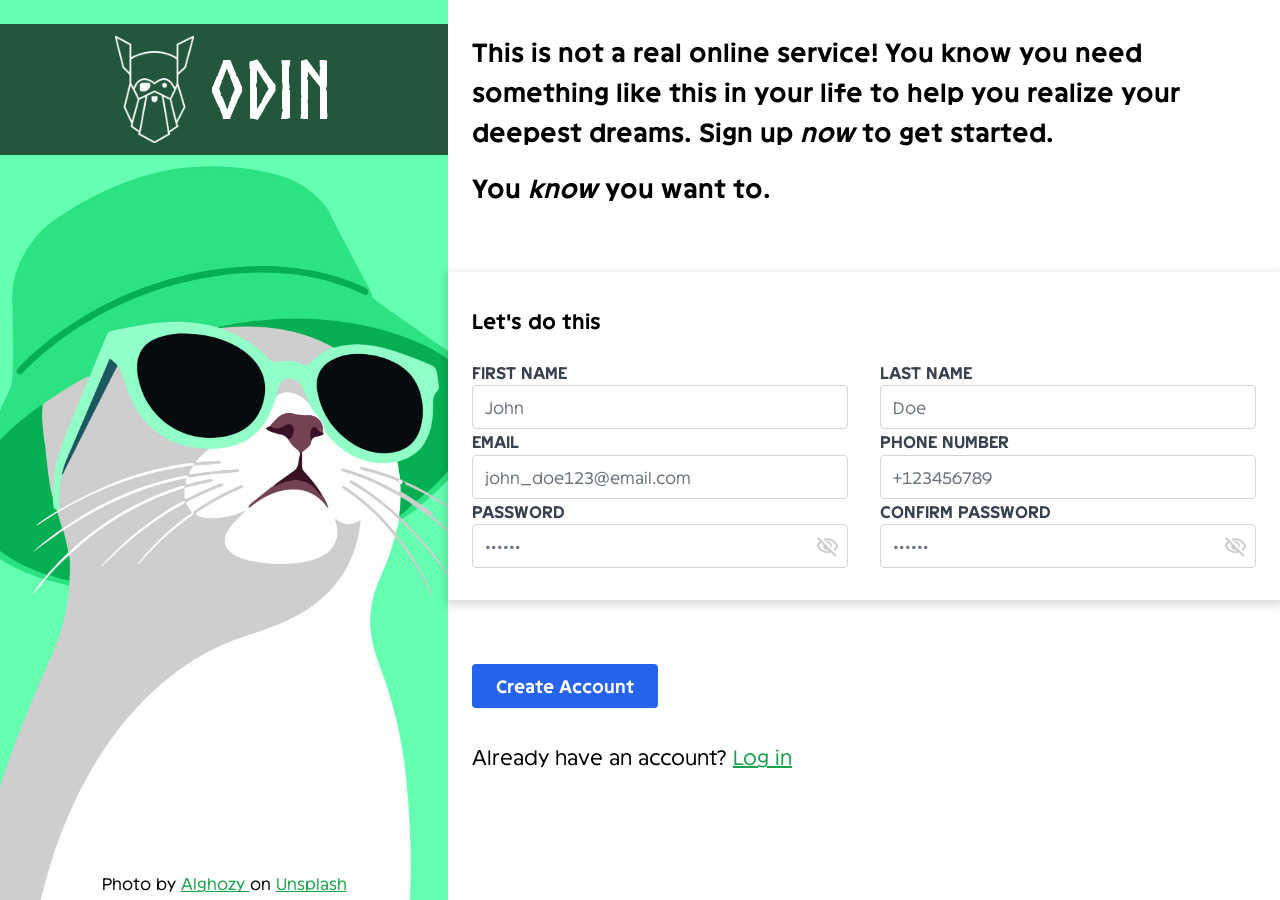
==== index.html @ 1887ab4d "Project: Sign-up Form" ====
<!DOCTYPE html>
<html lang="en-US">
<head>
	<meta charset="utf-8">
	<meta
		content="width=device-width, initial-scale=1.0, user-scalable=yes"
		name="viewport"
	>
	<meta content="index, follow" name="robots">
	<meta content="Project: Sign-up Form" name="apple-mobile-web-app-title">
	<meta content="Project: Sign-up Form" lang="en-US" name="application-name">
	<title>Project: Sign-up Form</title>
	<meta
		content="This is a solution to Project: Sign-up Form on The Odin Project"
		name="description"
	>
	<meta content="Project: Sign-up Form" name="twitter:title">
	<meta
		content="This is a solution to Project: Sign-up Form on The Odin Project"
		name="twitter:description"
	>
	<meta
		content="https://ik.imagekit.io/2p6x3rqkj/Project-Sign-up-Form.jpg"
		name="twitter:image"
	>
	<meta content="summary_large_image" name="twitter:card">
	<meta content="Project: Sign-up Form" property="og:title">
	<meta
		content="This is a solution to Project: Sign-up Form on The Odin Project"
		property="og:description"
	>
	<meta
		content="https://ik.imagekit.io/2p6x3rqkj/Project-Sign-up-Form.jpg"
		property="og:image"
	>
	<meta content="1200" property="og:image:width">
	<meta content="600" property="og:image:height">
	<meta content="website" property="og:type">
	<meta content="" property="og:url">
	<link href="styles.css" rel="stylesheet" >
	 <style>
	 </style>
</head>
<body>
	<main>
		<aside>
			<div class="container">
				<img alt="odin line" class="logo" src="img/odin-lined.png">
				<p class="logo-odin">Odin</p>
			</div>
			<p class="credit">
				Photo by
				<a
					class="link"
					href="https://unsplash.com/illustrations/a-cat-wearing-a-green-bucket-hat-and-sunglasses-YdnvVsFQOHc"
					rel="noopener noreferrer"
					target="_blank"
				>
				Alghozy
			</a>
				on <a
					class="link"
					href="https://unsplash.com/"
					rel="noopener noreferrer"
					target="_blank"
				>
				Unsplash
			</a>
			</p>
		</aside>
		<section>
			<div class="wrapper">
				<p class="note">
					This is not a real online service! You know you need something like this in your
					life to help you realize your deepest dreams. Sign up <em>now</em> to get
					started.
				</p>
				<p class="para">You <i>know</i> you want to.</p>
			</div>

			<form action="#" class="form" method="post">
				<div class="form__container wrapper">
					<p class="para">Let's do this</p>
					<div class="fullname form__section">
						<div class="firstname">
							<label class="form__label" for="first_name">First name</label>
							<input
								autocomplete="given-name"
								class="form__input"
								id="first_name"
								inputmode="text"
								maxlength="120"
								name="first_name"
								pattern="[A-Za-z]{1, 120}"
								placeholder="John"
								required
								type="text"
							>
						</div>
						<div class="lastname">
							<label class="form__label" for="last_name">Last name</label>
							<input
								autocomplete="family-name"
								class="form__input"
								id="last_name"
								inputmode="text"
								maxlength="120"
								name="last_name"
								pattern="[A-Za-z]{1, 120}"
								placeholder="Doe"
								required
								type="text"
							>
						</div>
					</div>
					<div class="contacts form__section">
						<div class="email">
							<label class="form__label" for="email">Email</label>
							<input
								autocomplete="email"
								class="form__input"
								id="email"
								inputmode="email"
								name="email"
								pattern="[A-Za-z0-9!#$%&*_+\-]+@[A-Za-z]+\.[A-Za-z]{2,}"
								placeholder="john_doe123@email.com"
								required
								type="text"
							>
						</div>
						<div class="tel">
							<label class="form__label" for="tel">Phone number</label>
							<input
								autocomplete="tel"
								class="form__input"
								id="tel"
								inputmode="tel"
								name="tel"
								pattern="(\+?)[0-9]+"
								placeholder="+123456789"
								required
								type="tel"
							>
						</div>
					</div>
					<div class="password form__section">
						<div class="new-password">
							<label class="form__label" for="password">Password</label>
							<div class="password__wrapper">
								<input
									autocomplete="new-password"
									class="form__input"
									id="password"
									inputmode="text"
									min="6"
									name="password"
									pattern=".{6,}"
									placeholder="••••••"
									required
									type="password"
								>
								<button class="visibility" type="button"></button>
							</div>
						</div>
						<div class="confirm-password">
							<label class="form__label" for="confirm-password">Confirm password</label>
							<div class="password__wrapper">
								<input
									autocomplete="new-password"
									class="form__input"
									id="confirm-password"
									inputmode="text"
									min="6"
									name="confirm-password"
									pattern=".{6,}"
									placeholder="••••••"
									required
									type="password"
								>
								<button class="visibility" type="button"></button>
							</div>
						</div>
					</div>
				</div>

				<div class="wrapper">
					<button class="btn" formnovalidate type="submit">Create account</button>
					<p class="para">Already have an account? <a class="link" href="#">Log in</a></p>
				</div>
			</form>
		</section>

		<script>
			const form = document.querySelector(".form");
			form.addEventListener("submit", (e) => {
				e.preventDefault();
			});
		</script>
	</main>
</body>
</html>
---- styles.css ----
/* ||FONTS */
@font-face {
	font-family: "Geomini";
	src:
		url("fonts/Geomini/Geomini-Regular.woff2") format("woff2"),
		url("fonts/Geomini/Geomini-Regular.woff") format("woff");
	font-display: swap;
	font-style: normal;
	font-weight: normal;
}

@font-face {
	font-family: "Geomini";
	src:
		url("fonts/Geomini/Geomini-Bold.woff2") format("woff2"),
		url("fonts/Geomini/Geomini-Bold.woff") format("woff");
	font-display: swap;
	font-style: normal;
	font-weight: bold;
}

@font-face {
	font-family: "Norse";
	src:
		url("fonts/Norse/Norse-Bold.woff2") format("woff2"),
		url("fonts/Norse/Norse-Bold.woff") format("woff");
	font-display: swap;
	font-style: normal;
	font-weight: bold;
}

/* ||Variables */
:root {
	 /* --------------------------------------------------------------------
		 COLORS
		 -------------------------------------------------------------------- */

	/* Base neutrals */
	--color-bg: #ffffff;
	--color-text-placeholder: #6b7280;
	--color-odin: #ffffff;

	/* Label color — intentionally distinct from body text */
	--color-label: #374151;         /* darker slate, used only for form labels */

	/* Button — blue */
	--color-button-bg: #2563eb;         /* blue-600 */
	--color-button-bg-hover: #1d4ed8;   /* blue-700 */
	--color-button-bg-active: #1e40af;  /* blue-800 */

	/* Link — green */
	--color-link: #16a34a;          /* green-600 */
	--color-link-hover: #15803d;    /* green-700 */

	/* Form input states */
	--color-input-bg: #ffffff;
	--color-input-border: #d1d5db;

	--color-input-focus: #3b82f6;         /* blue focus ring */
	--color-input-focus-ring: rgba(59, 130, 246, 0.25);

	--color-input-valid: #16a34a;         /* green */

	--color-input-invalid: #dc2626;       /* red */

	/* Box shadow color */
	--color-shadow: rgba(0, 0, 0, 0.12);
	--color-shadow-strong: rgba(0, 0, 0, 0.2);
	--box-shadow-md: 0 3px 8px 3px var(--color-shadow);
	--box-shadow-focus: 2px 2px 4px 2px var(--color-input-focus-ring);

	/* Spacing — Padding & Margin */

	--space-xs:  0.5rem;    /* 8px */
	--space-sm:  0.75rem;   /* 12px */
	--space-md:  1rem;      /* 16px */
	--space-lg:  1.5rem;    /* 24px */
	--space-xl:  2rem;      /* 32px */

	/* Fluid spacing — scales smoothly between viewport widths */
	--font-size-fluid-sm: clamp(1.00rem, calc(0.909rem + 0.455vw), 1.25rem);
	--font-size-fluid-md: clamp(1.00rem, calc(0.795rem + 1.023vw), 1.56rem);
	--font-size-fluid-lg: clamp(3.75rem, calc(3.295rem + 2.273vw), 5.00rem);

	/* Semantic aliases */
	--padding-button: var(--space-sm) var(--space-lg);

	/* Border radius */
	--radius-sm: 4px;
}

/* ||RESET */
*,
::before,
::after {
	box-sizing: border-box;
	margin: 0;
	padding: 0;
}

body {
	background-color: var(--color-bg);
	font: bold 1rem "Geomini", sans-serif;
	height: 100dvh;
	line-height: 1.6;
}

p {
	hyphens: auto;
	max-width: 80ch;
	overflow-wrap: break-word;
	text-wrap-style: pretty;
}

img,
label {
	display: block;
}

input,
button {
	font-family: inherit;
	-webkit-tap-highlight-color: transparent;
}

button {
	font-weight: inherit;
}

/* ||LAYOUT */
main {
	height: 100%;
}

/* ||HOVER */

@media (hover: hover) {
.link:hover {
	color: var(--color-link-hover);
}

.btn:hover {
	background-color: var(--color-button-bg-hover);
}
}

/* **ASIDE */
aside {
	background: url("img/cat.jpg") center / cover no-repeat;
	display: flex;
	flex-direction: column;
	justify-content: space-between;
	height: 30%;
	margin-bottom: 2rem;
	padding: 1.5rem 0 0.25rem;
}

.container {
	align-items: center;
	background-color: rgba(0, 0, 0, 0.658);
	display: flex;
	justify-content: center;
	height: 40%;
	gap: var(--space-md);
	padding: 0.75rem 0;
}

.logo {
	height: 100%;
}

.logo-odin {
	color: var(--color-odin);
	font: bold var(--font-size-fluid-lg) "Norse";
	text-transform: uppercase;
}

.credit {
	font-weight: normal;
	margin: 0 auto;
	text-align: center;
}

.link {
	color: var(--color-link)
}

/* **NOTE */
.note,
.note + .para {
	font-size: var(--font-size-fluid-md);
}

.form .para {
	font-size: var(--font-size-fluid-sm);
}
/* ||FORM */

.wrapper {
	margin-bottom: var(--space-xl);
	padding: var(--space-xl) var(--space-lg);
}

.form__container {
	box-shadow: var(--box-shadow-md);
}

.form .para {
	margin-bottom: var(--space-lg);
}

.form__label {
	color: var(--color-label);
	text-transform: uppercase;
	width: fit-content;
}

.form__input {
	background-color: var(--color-input-bg);
	border: 1px solid var(--color-input-border);
	border-radius: var(--radius-sm);
	font-size: 1rem;
	height: 2.75rem;
	line-height: 2.75rem;
	padding: var(--space-xs) var(--space-sm);
	width: 100%;
}

.form__input::placeholder {
	color: var(--color-text-placeholder);
	font-family: inherit;
	font-size: 1rem;
}

.form__input:focus {
	border: 2px solid var(--color-input-focus);
	box-shadow: var(--box-shadow-focus);
	outline: none;
}

.form__input:user-valid {
	border-color: var(--color-input-valid);
}

.form__input:user-invalid {
	border-color: var(--color-input-invalid);
}

.firstname:has(.form__input:user-invalid)::after,
.lastname:has(.form__input:user-invalid)::after,
.email:has(.form__input:user-invalid)::after,
.tel:has(.form__input:user-invalid)::after,
.new-password:has(.form__input:user-invalid)::after,
.confirm-password:has(.form__input:user-invalid)::after {
	color: var(--color-input-invalid);
	content: "Name is required and must be less than or equal to 120 characters.";
	font-size: 0.75rem;
	font-weight: normal;
	height: 10px;
}

.email:has(.form__input:user-invalid)::after {
	content: "Email is required"
}

.tel:has(.form__input:user-invalid)::after {
	content: "Phone number is required";
}

.new-password:has(.form__input:user-invalid)::after,
.confirm-password:has(.form__input:user-invalid)::after {
	content: "Password is required and must be at least 6 characters."
}

.firstname,
.lastname,
.email,
.tel,
.new-password {
	margin-bottom: var(--space-sm);
}

.note {
	margin-bottom: var(--space-md);
}

.firstname,
.lastname,
.email,
.tel,
.new-password,
.confirm-password {
	margin-left: auto;
	margin-right: auto;
	max-width: 450px;
	width: 100%;
}

.password__wrapper {
	position: relative;
}

.visibility {
	background: url("img/visibility_password/visibility_off-black.svg") center / cover no-repeat;
	border: none;
	cursor: pointer;
	height: 22.5px;
	opacity: 0.2;
	position: absolute;
	right: 2.5%;
	top: 50%;
	transform: translateY(-50%);
	transition: all 0.3s ease;
	width: 22.5px;
	z-index: 9;
}

/* ||SUBMIT BUTTON */
.btn {
	background-color: var(--color-button-bg);
	border: none;
	border-radius: var(--radius-sm);
	color: #fff;
	cursor: pointer;
	display: block;
	font-size: 1.05rem;
	margin: 0 auto var(--space-xl);
	padding: var(--padding-button);
	text-transform: capitalize;
}

.btn:active {
	background-color: var(--color-button-bg-active);
}

.btn + .para {
	font-weight: normal;
}


/* || */
@media (max-width: 37.5) {
	body {
		line-height: 1.5;
	}
}

@media (min-width: 37.5rem) { /* 600 */
	.form__section {
		display: flex;
		gap: 2rem;
	}

	.new-password .form__input {
		margin-bottom: 0;
	}

	.btn {
		margin: 0 0 var(--space-xl);
	}
}

@media (min-width: 56.25rem) { /* 900 */
	main {
		display: flex;
	}

	aside {
		height: 100%;
		width: 35%;
	}

	section {
		width: 65%;
	}


	.form__section {
		gap: 2rem;
	}

	.btn {
		margin: 0 0 var(--space-xl)
	}

	.container {
		height: 15%;
	}
}

@media (min-width: 1200px) {
	.firstname,
	.lastname,
	.email,
	.tel,
	.new-password,
	.confirm-password {
		margin: 0;
	}
}
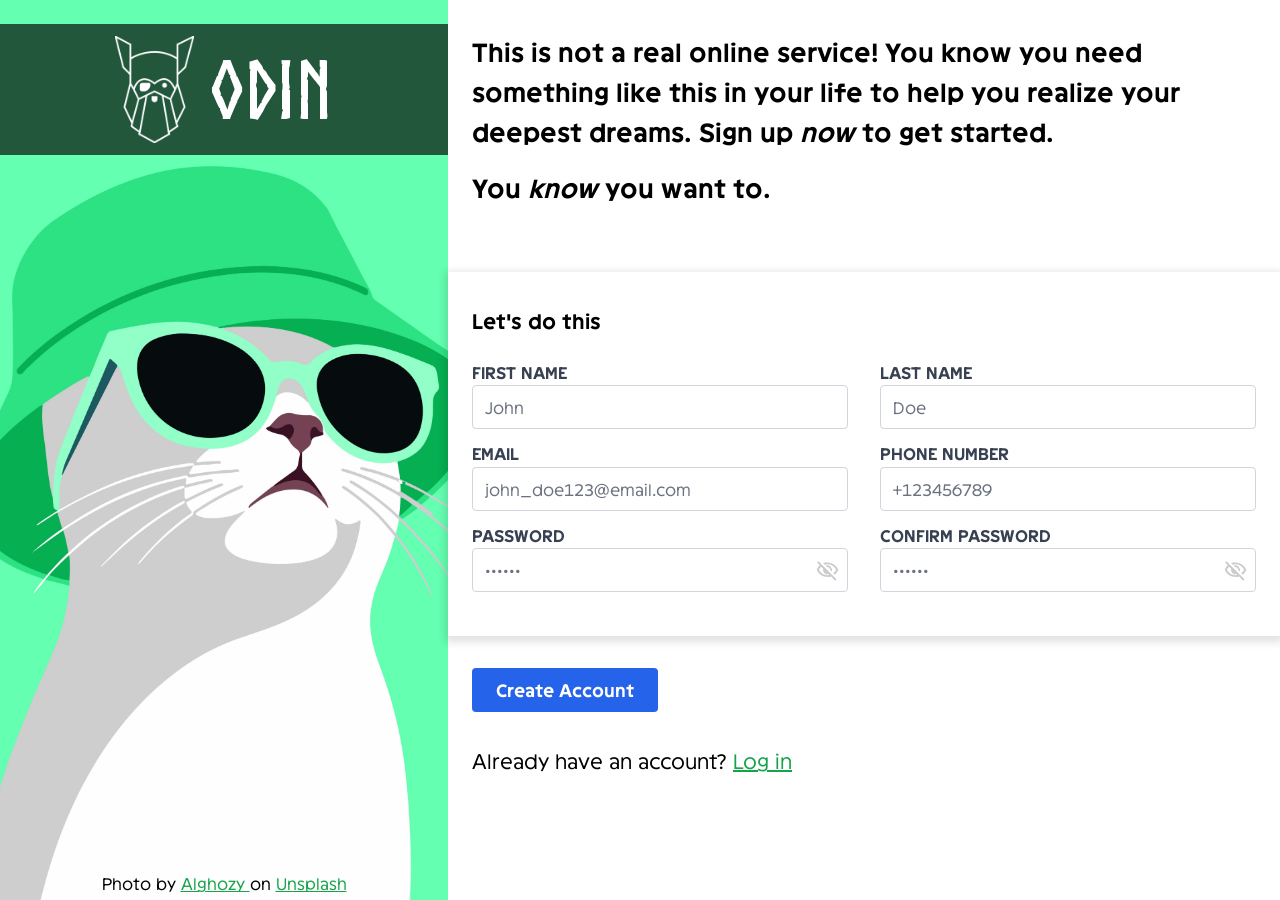
==== commit 227651ed: "feat: improve the design for landscape on mobile device" ====
--- a/index.html
+++ b/index.html
@@ -36,10 +36,11 @@
 	<meta content="1200" property="og:image:width">
 	<meta content="600" property="og:image:height">
 	<meta content="website" property="og:type">
-	<meta content="" property="og:url">
+	<meta
+		content="https://azamazis.github.io/Project-Sign-up-Form/"
+		property="og:url"
+	>
 	<link href="styles.css" rel="stylesheet" >
-	 <style>
-	 </style>
 </head>
 <body>
 	<main>
@@ -91,7 +92,7 @@
 								inputmode="text"
 								maxlength="120"
 								name="first_name"
-								pattern="[A-Za-z]{1, 120}"
+								pattern="[A-Za-z]{1,120}"
 								placeholder="John"
 								required
 								type="text"
@@ -106,7 +107,7 @@
 								inputmode="text"
 								maxlength="120"
 								name="last_name"
-								pattern="[A-Za-z]{1, 120}"
+								pattern="[A-Za-z]{1,120}"
 								placeholder="Doe"
 								required
 								type="text"
--- a/styles.css
+++ b/styles.css
@@ -101,8 +101,8 @@
 body {
 	background-color: var(--color-bg);
 	font: bold 1rem "Geomini", sans-serif;
-	height: 100dvh;
-	line-height: 1.6;
+	min-height: 100dvh;
+	line-height: 1.5;
 }
 
 p {
@@ -129,7 +129,7 @@
 
 /* ||LAYOUT */
 main {
-	height: 100%;
+	height: 100dvh;
 }
 
 /* ||HOVER */
@@ -182,7 +182,7 @@
 }
 
 .link {
-	color: var(--color-link)
+	color: var(--color-link);
 }
 
 /* **NOTE */
@@ -200,6 +200,10 @@
 	margin-bottom: var(--space-xl);
 	padding: var(--space-xl) var(--space-lg);
 }
+
+.form > .wrapper {
+		margin-bottom: 0;
+	}
 
 .form__container {
 	box-shadow: var(--box-shadow-md);
@@ -269,7 +273,7 @@
 
 .new-password:has(.form__input:user-invalid)::after,
 .confirm-password:has(.form__input:user-invalid)::after {
-	content: "Password is required and must be at least 6 characters."
+	content: "Password is required and must be at least 6 characters.";
 }
 
 .firstname,
@@ -337,15 +341,12 @@
 	font-weight: normal;
 }
 
-
-/* || */
-@media (max-width: 37.5) {
-	body {
-		line-height: 1.5;
-	}
-}
+/* ||Screen Responsiveness */
 
 @media (min-width: 37.5rem) { /* 600 */
+body {
+	line-height: 1.6;
+}
 	.form__section {
 		display: flex;
 		gap: 2rem;
@@ -366,6 +367,7 @@
 	}
 
 	aside {
+		margin-bottom: 0;
 		height: 100%;
 		width: 35%;
 	}
@@ -380,7 +382,7 @@
 	}
 
 	.btn {
-		margin: 0 0 var(--space-xl)
+		margin: 0 0 var(--space-xl);
 	}
 
 	.container {
@@ -395,6 +397,21 @@
 	.tel,
 	.new-password,
 	.confirm-password {
-		margin: 0;
+		margin-right: 0;
+		margin-left: 0;
+	}
+}
+
+@media (pointer: coarse) and (orientation: landscape) {
+	section {
+		overflow: auto;
+	}
+
+	.container {
+		min-height: 55px;
+	}
+
+	.logo-odin {
+		font-size: clamp(1.56rem, calc(1.040rem + 2.614vw), 3.00rem);
 	}
 }
